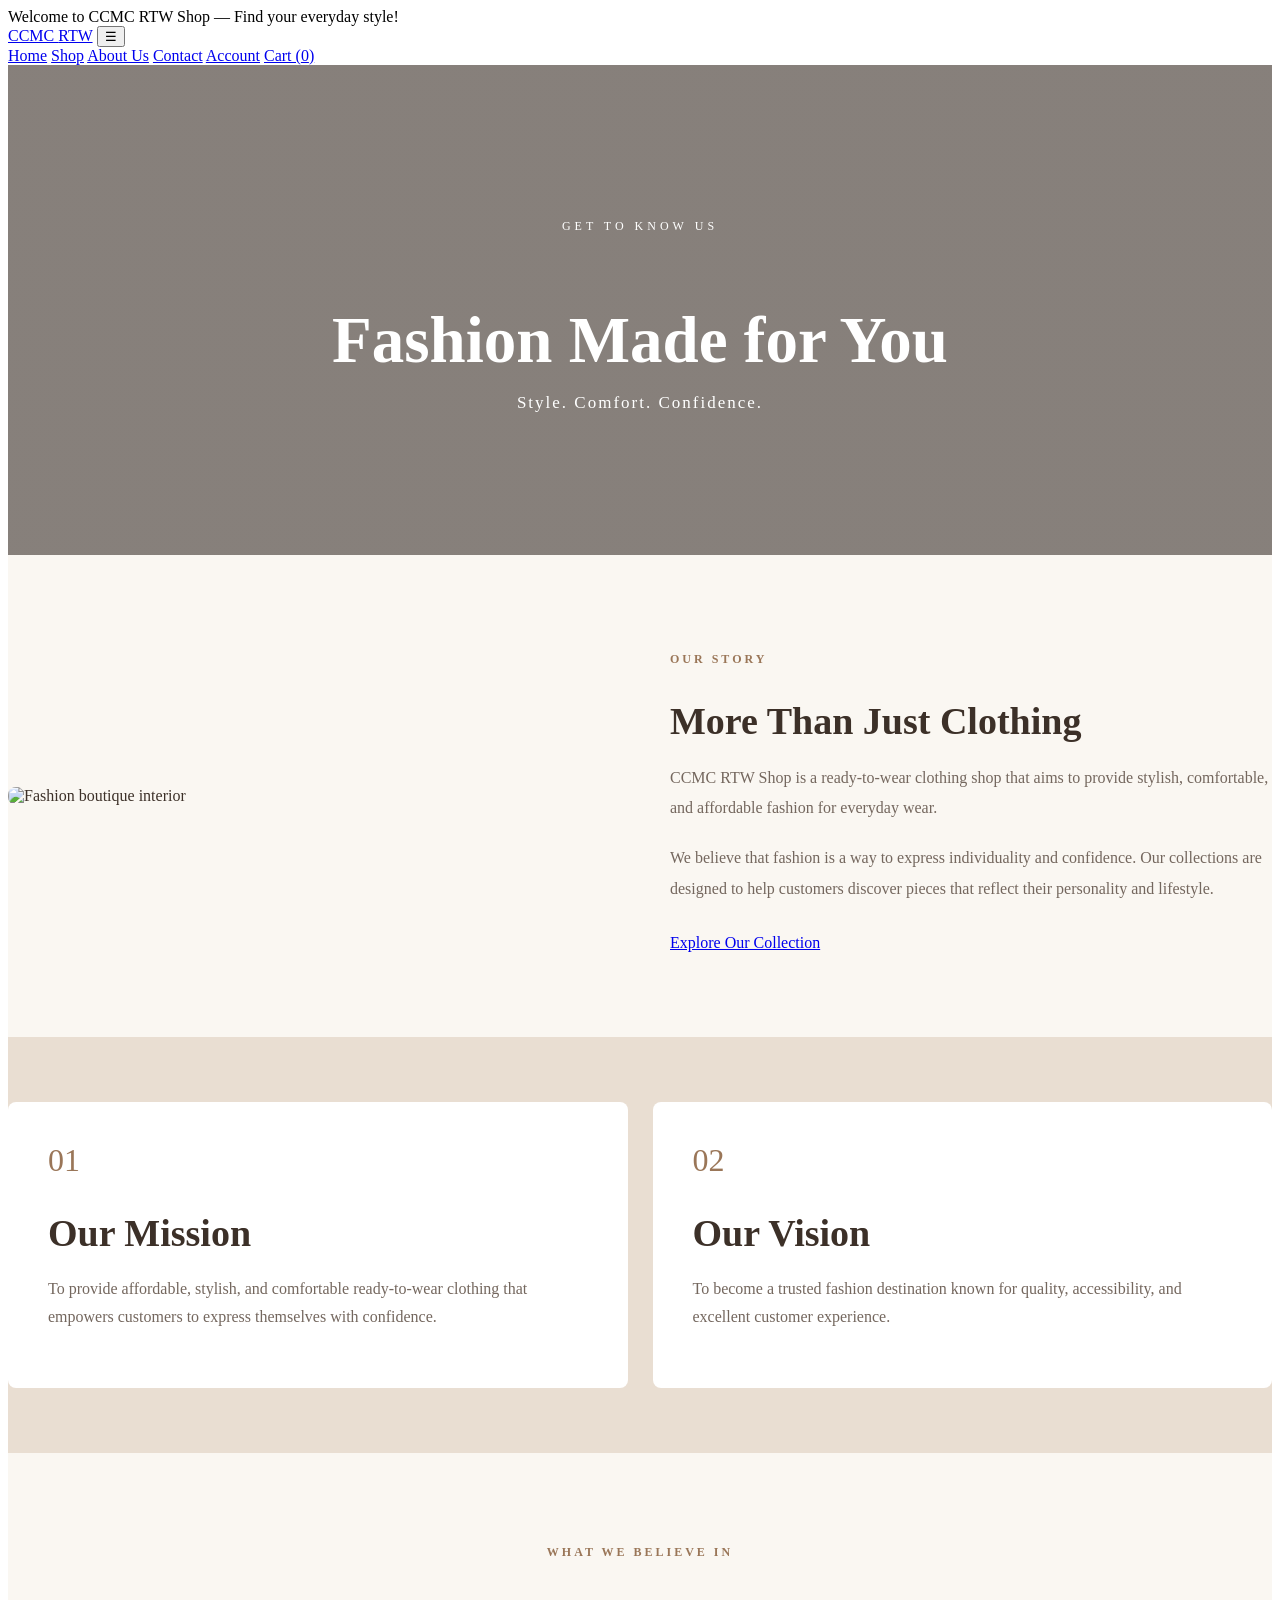
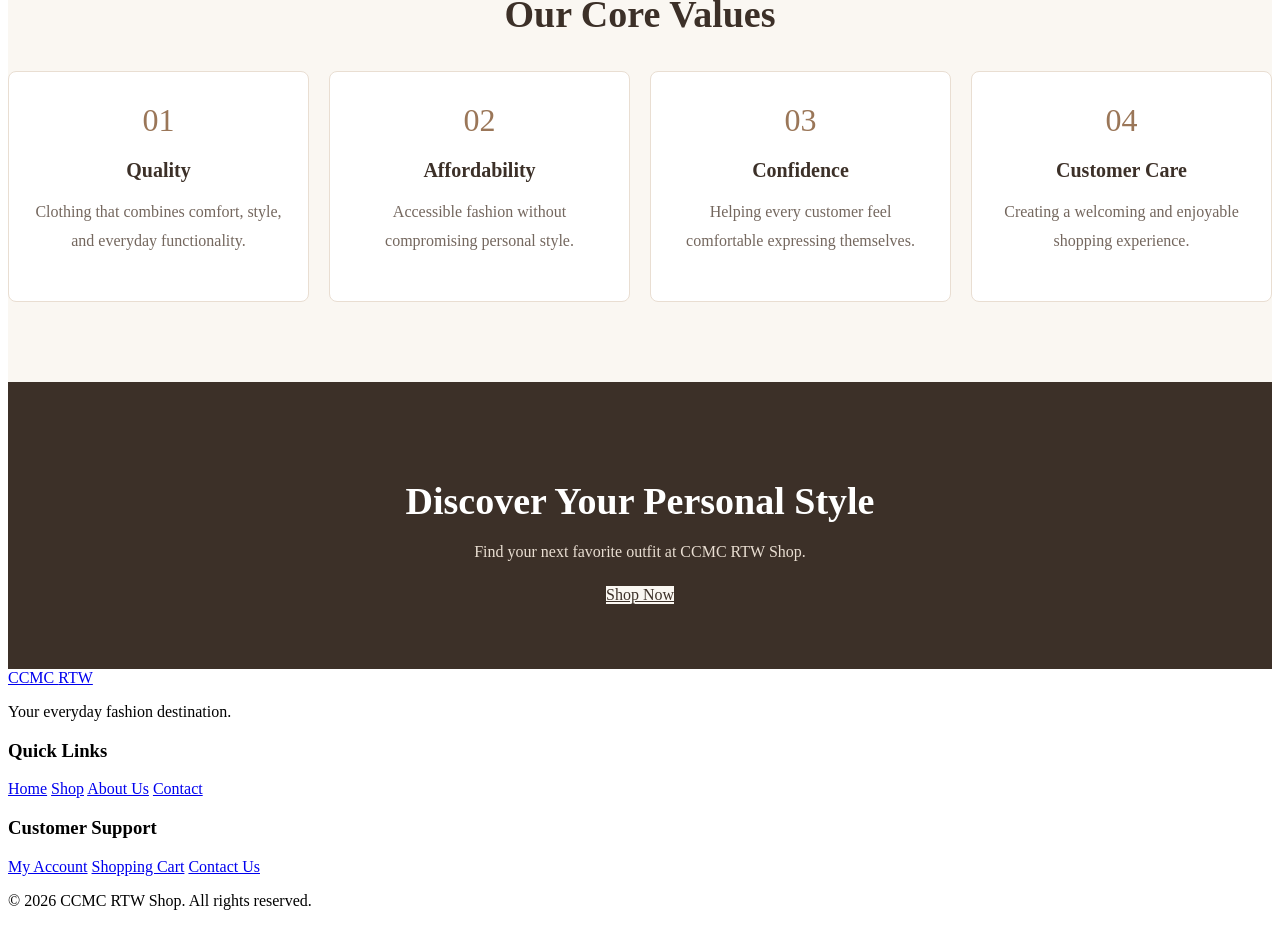
==== about.html @ aa718a8a "Created landing page specifically about us, contact us, and account pages" ====
<!DOCTYPE html>
<html lang="en">
<head>
    <meta charset="UTF-8">
    <meta name="viewport" content="width=device-width, initial-scale=1.0">
    <title>About Us | CCMC RTW Shop</title>
    <link rel="stylesheet" href="css/style.css">
    <link rel="stylesheet" href="css/about.css">
</head>
<body>

    <div class="announcement">
        Welcome to CCMC RTW Shop — Find your everyday style!
    </div>

    <header class="site-header">
        <nav class="nav container">
            <a href="index.html" class="logo">CCMC <span>RTW</span></a>

            <button class="menu-toggle" id="menu-toggle" aria-label="Toggle navigation">☰</button>

            <div class="nav-links" id="nav-links">
                <a href="index.html">Home</a>
                <a href="shop.html">Shop</a>
                <a href="about.html" class="active">About Us</a>
                <a href="contact.html">Contact</a>
                <a href="account.html">Account</a>
                <a href="cart.html">Cart (<span class="cart-count">0</span>)</a>
            </div>
        </nav>
    </header>

    <main class="about-page">

        <section class="about-hero">
            <p>GET TO KNOW US</p>
            <h1>Fashion Made for You</h1>
            <span>Style. Comfort. Confidence.</span>
        </section>

        <section class="brand-story container">
            <div class="story-image">
                <img src="https://images.unsplash.com/photo-1441986300917-64674bd600d8?auto=format&fit=crop&w=1000&q=85"
                     alt="Fashion boutique interior">
            </div>

            <div class="story-content">
                <p class="about-label">OUR STORY</p>
                <h2>More Than Just Clothing</h2>

                <p>
                    CCMC RTW Shop is a ready-to-wear clothing shop
                    that aims to provide stylish, comfortable,
                    and affordable fashion for everyday wear.
                </p>

                <p>
                    We believe that fashion is a way to express
                    individuality and confidence. Our collections
                    are designed to help customers discover pieces
                    that reflect their personality and lifestyle.
                </p>

                <a href="shop.html" class="btn">Explore Our Collection</a>
            </div>
        </section>

        <section class="mission-vision">
            <div class="container mission-grid">

                <article class="mission-card">
                    <span>01</span>
                    <h2>Our Mission</h2>
                    <p>
                        To provide affordable, stylish, and comfortable
                        ready-to-wear clothing that empowers customers
                        to express themselves with confidence.
                    </p>
                </article>

                <article class="mission-card">
                    <span>02</span>
                    <h2>Our Vision</h2>
                    <p>
                        To become a trusted fashion destination known
                        for quality, accessibility, and excellent
                        customer experience.
                    </p>
                </article>

            </div>
        </section>

        <section class="values-section container">
            <p class="about-label">WHAT WE BELIEVE IN</p>
            <h2>Our Core Values</h2>

            <div class="values-grid">

                <article class="value-card">
                    <span>01</span>
                    <h3>Quality</h3>
                    <p>Clothing that combines comfort, style, and everyday functionality.</p>
                </article>

                <article class="value-card">
                    <span>02</span>
                    <h3>Affordability</h3>
                    <p>Accessible fashion without compromising personal style.</p>
                </article>

                <article class="value-card">
                    <span>03</span>
                    <h3>Confidence</h3>
                    <p>Helping every customer feel comfortable expressing themselves.</p>
                </article>

                <article class="value-card">
                    <span>04</span>
                    <h3>Customer Care</h3>
                    <p>Creating a welcoming and enjoyable shopping experience.</p>
                </article>

            </div>
        </section>

        <section class="about-cta">
            <h2>Discover Your Personal Style</h2>
            <p>Find your next favorite outfit at CCMC RTW Shop.</p>
            <a href="shop.html" class="btn">Shop Now</a>
        </section>

    </main>

    <footer class="footer">
        <div class="container footer-grid">
            <div>
                <a href="index.html" class="logo">CCMC <span>RTW</span></a>
                <p>Your everyday fashion destination.</p>
            </div>

            <div>
                <h3>Quick Links</h3>
                <a href="index.html">Home</a>
                <a href="shop.html">Shop</a>
                <a href="about.html">About Us</a>
                <a href="contact.html">Contact</a>
            </div>

            <div>
                <h3>Customer Support</h3>
                <a href="account.html">My Account</a>
                <a href="cart.html">Shopping Cart</a>
                <a href="contact.html">Contact Us</a>
            </div>
        </div>

        <div class="footer-bottom">
            <p>&copy; 2026 CCMC RTW Shop. All rights reserved.</p>
        </div>
    </footer>

    <script src="js/app.js"></script>
</body>
</html>
---- css/about.css ----
.about-page {
    background: #faf7f2;
    color: #3c3028;
}

.about-hero {
    min-height: 350px;
    padding: 70px 20px;
    display: flex;
    flex-direction: column;
    justify-content: center;
    align-items: center;
    text-align: center;
    color: white;
    background:
        linear-gradient(rgba(40, 30, 25, 0.55), rgba(40, 30, 25, 0.55)),
        url("https://images.unsplash.com/photo-1483985988355-763728e1935b?auto=format&fit=crop&w=1800&q=85");
    background-size: cover;
    background-position: center;
}

.about-hero p {
    font-size: 12px;
    letter-spacing: 4px;
    margin-bottom: 15px;
}

.about-hero h1 {
    font-family: "Playfair Display", Georgia, serif;
    font-size: clamp(38px, 6vw, 65px);
    margin-bottom: 15px;
}

.about-hero span {
    font-size: 17px;
    letter-spacing: 2px;
}

.brand-story {
    display: grid;
    grid-template-columns: 1fr 1fr;
    align-items: center;
    gap: 60px;
    padding-top: 85px;
    padding-bottom: 85px;
}

.story-image img {
    width: 100%;
    height: 420px;
    object-fit: cover;
    border-radius: 8px;
}

.about-label {
    font-size: 12px;
    font-weight: 700;
    letter-spacing: 3px;
    color: #9a7658;
    margin-bottom: 12px;
}

.about-page h2 {
    font-family: "Playfair Display", Georgia, serif;
    font-size: clamp(28px, 4vw, 38px);
    margin-bottom: 20px;
}

.story-content p:not(.about-label) {
    line-height: 1.9;
    color: #74675e;
    margin-bottom: 20px;
}

.story-content .btn {
    display: inline-block;
    margin-top: 10px;
}

.mission-vision {
    background: #e9ded2;
    padding: 65px 0;
}

.mission-grid {
    display: grid;
    grid-template-columns: 1fr 1fr;
    gap: 25px;
}

.mission-card {
    padding: 40px;
    background: #fff;
    border-radius: 8px;
}

.mission-card span,
.value-card span {
    display: block;
    color: #9a7658;
    font-family: Georgia, serif;
    font-size: 32px;
    margin-bottom: 15px;
}

.mission-card p,
.value-card p {
    color: #74675e;
    line-height: 1.8;
}

.values-section {
    padding-top: 80px;
    padding-bottom: 80px;
    text-align: center;
}

.values-grid {
    display: grid;
    grid-template-columns: repeat(4, 1fr);
    gap: 20px;
    margin-top: 35px;
}

.value-card {
    background: white;
    border: 1px solid #e9ded2;
    padding: 30px 20px;
    border-radius: 8px;
    transition: transform 0.3s ease;
}

.value-card:hover {
    transform: translateY(-6px);
}

.value-card h3 {
    font-size: 20px;
    margin-bottom: 12px;
}

.about-cta {
    padding: 65px 20px;
    background: #3c3028;
    color: white;
    text-align: center;
}

.about-cta p {
    color: #e9ded2;
    margin-bottom: 25px;
}

.about-cta .btn {
    display: inline-block;
    background: #faf7f2;
    color: #3c3028;
}

@media (max-width: 900px) {
    .brand-story {
        gap: 30px;
    }

    .values-grid {
        grid-template-columns: repeat(2, 1fr);
    }
}

@media (max-width: 600px) {
    .brand-story,
    .mission-grid,
    .values-grid {
        grid-template-columns: 1fr;
    }

    .brand-story {
        padding-top: 45px;
        padding-bottom: 45px;
    }

    .story-image img {
        height: 300px;
    }

    .about-hero {
        min-height: 280px;
    }

    .mission-card {
        padding: 25px;
    }
}
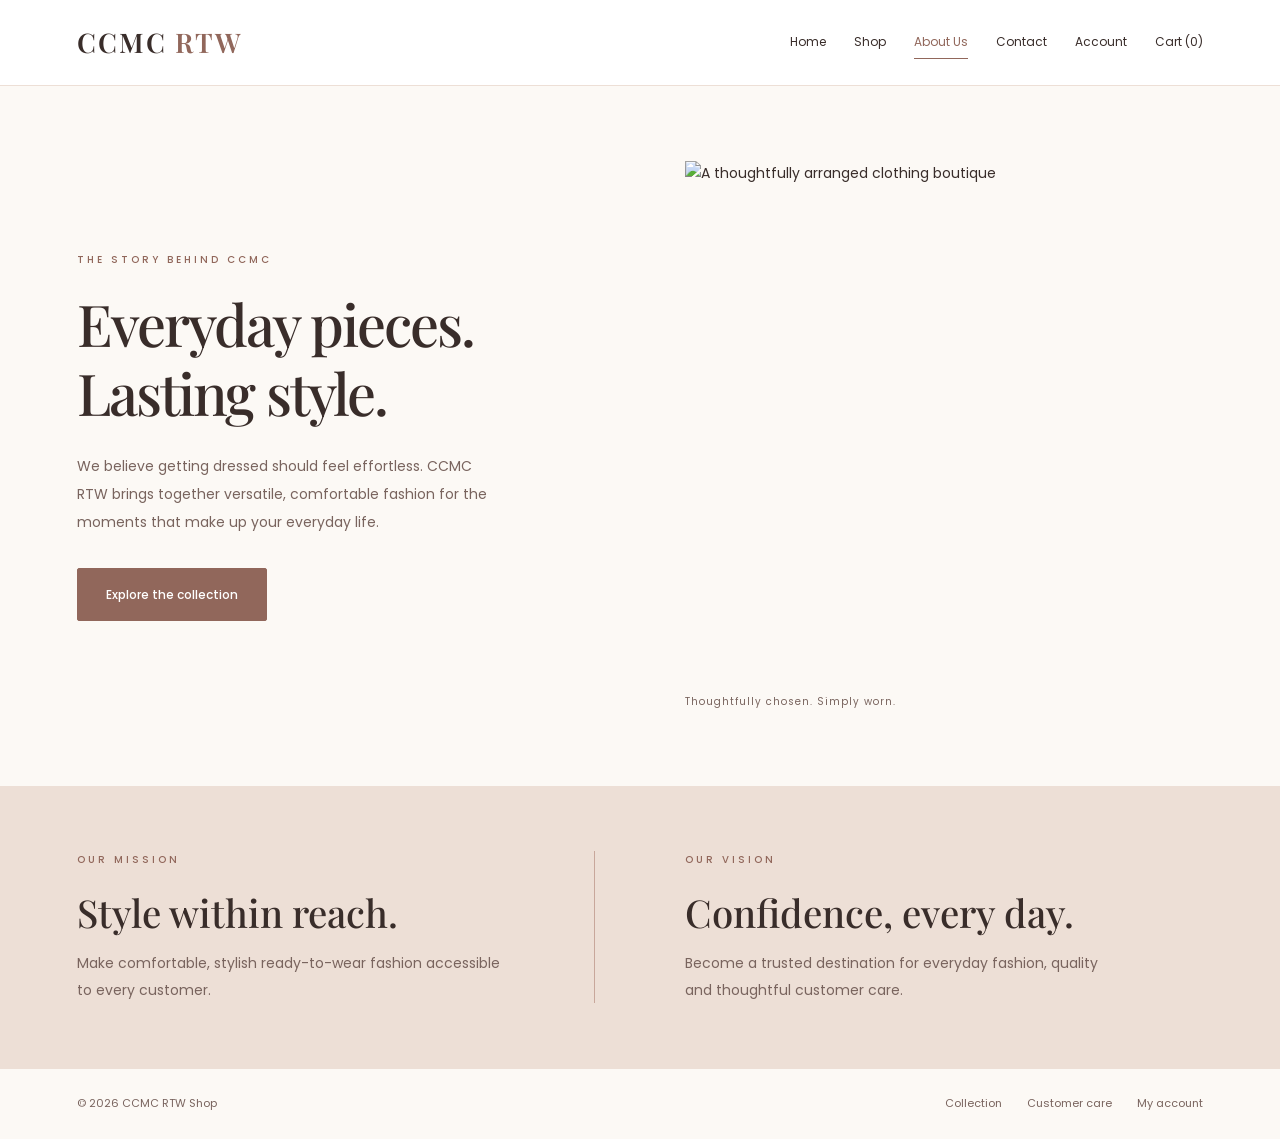
==== commit 380f0858: "changed layout and color palette" ====
--- a/about.html
+++ b/about.html
@@ -5,162 +5,126 @@
     <meta charset="UTF-8">
     <meta name="viewport" content="width=device-width, initial-scale=1.0">
     <title>About Us | CCMC RTW Shop</title>
+
     <link rel="stylesheet" href="css/style.css">
     <link rel="stylesheet" href="css/about.css">
 </head>
-<body>
 
-    <div class="announcement">
-        Welcome to CCMC RTW Shop — Find your everyday style!
-    </div>
+<body class="member4">
 
-    <header class="site-header">
-        <nav class="nav container">
-            <a href="index.html" class="logo">CCMC <span>RTW</span></a>
+    <header class="site-header m4-nav">
+        <nav class="nav container" aria-label="Main navigation">
 
-            <button class="menu-toggle" id="menu-toggle" aria-label="Toggle navigation">☰</button>
+            <a href="index.html" class="logo">
+                CCMC <span>RTW</span>
+            </a>
+
+            <button type="button" class="menu-toggle" id="menu-toggle" aria-label="Toggle navigation">
+                ☰
+            </button>
 
             <div class="nav-links" id="nav-links">
                 <a href="index.html">Home</a>
                 <a href="shop.html">Shop</a>
-                <a href="about.html" class="active">About Us</a>
+                <a href="about.html" class="active" aria-current="page">About Us</a>
                 <a href="contact.html">Contact</a>
                 <a href="account.html">Account</a>
                 <a href="cart.html">Cart (<span class="cart-count">0</span>)</a>
             </div>
+
         </nav>
     </header>
 
     <main class="about-page">
 
-        <section class="about-hero">
-            <p>GET TO KNOW US</p>
-            <h1>Fashion Made for You</h1>
-            <span>Style. Comfort. Confidence.</span>
+        <section class="about-editorial container">
+
+            <div class="about-copy">
+
+                <p class="m4-kicker">The story behind CCMC</p>
+
+                <h1>
+                    Everyday pieces.<br>
+                    Lasting style.
+                </h1>
+
+                <p>
+                    We believe getting dressed should feel effortless.
+                    CCMC RTW brings together versatile, comfortable
+                    fashion for the moments that make up your
+                    everyday life.
+                </p>
+
+                <a class="m4-button" href="shop.html">
+                    Explore the collection
+                </a>
+
+            </div>
+
+            <figure class="about-photo">
+
+                <img
+                    src="https://images.unsplash.com/photo-1441986300917-64674bd600d8?auto=format&fit=crop&w=1200&q=85"
+                    alt="A thoughtfully arranged clothing boutique"
+                >
+
+                <figcaption>
+                    Thoughtfully chosen. Simply worn.
+                </figcaption>
+
+            </figure>
+
         </section>
 
-        <section class="brand-story container">
-            <div class="story-image">
-                <img src="https://images.unsplash.com/photo-1441986300917-64674bd600d8?auto=format&fit=crop&w=1000&q=85"
-                     alt="Fashion boutique interior">
+        <section class="about-purpose">
+
+            <div class="container purpose-inner">
+
+                <div>
+                    <p class="m4-kicker">Our mission</p>
+
+                    <h2>Style within reach.</h2>
+
+                    <p>
+                        Make comfortable, stylish ready-to-wear
+                        fashion accessible to every customer.
+                    </p>
+                </div>
+
+                <div>
+                    <p class="m4-kicker">Our vision</p>
+
+                    <h2>Confidence, every day.</h2>
+
+                    <p>
+                        Become a trusted destination for everyday
+                        fashion, quality and thoughtful customer care.
+                    </p>
+                </div>
+
             </div>
 
-            <div class="story-content">
-                <p class="about-label">OUR STORY</p>
-                <h2>More Than Just Clothing</h2>
-
-                <p>
-                    CCMC RTW Shop is a ready-to-wear clothing shop
-                    that aims to provide stylish, comfortable,
-                    and affordable fashion for everyday wear.
-                </p>
-
-                <p>
-                    We believe that fashion is a way to express
-                    individuality and confidence. Our collections
-                    are designed to help customers discover pieces
-                    that reflect their personality and lifestyle.
-                </p>
-
-                <a href="shop.html" class="btn">Explore Our Collection</a>
-            </div>
-        </section>
-
-        <section class="mission-vision">
-            <div class="container mission-grid">
-
-                <article class="mission-card">
-                    <span>01</span>
-                    <h2>Our Mission</h2>
-                    <p>
-                        To provide affordable, stylish, and comfortable
-                        ready-to-wear clothing that empowers customers
-                        to express themselves with confidence.
-                    </p>
-                </article>
-
-                <article class="mission-card">
-                    <span>02</span>
-                    <h2>Our Vision</h2>
-                    <p>
-                        To become a trusted fashion destination known
-                        for quality, accessibility, and excellent
-                        customer experience.
-                    </p>
-                </article>
-
-            </div>
-        </section>
-
-        <section class="values-section container">
-            <p class="about-label">WHAT WE BELIEVE IN</p>
-            <h2>Our Core Values</h2>
-
-            <div class="values-grid">
-
-                <article class="value-card">
-                    <span>01</span>
-                    <h3>Quality</h3>
-                    <p>Clothing that combines comfort, style, and everyday functionality.</p>
-                </article>
-
-                <article class="value-card">
-                    <span>02</span>
-                    <h3>Affordability</h3>
-                    <p>Accessible fashion without compromising personal style.</p>
-                </article>
-
-                <article class="value-card">
-                    <span>03</span>
-                    <h3>Confidence</h3>
-                    <p>Helping every customer feel comfortable expressing themselves.</p>
-                </article>
-
-                <article class="value-card">
-                    <span>04</span>
-                    <h3>Customer Care</h3>
-                    <p>Creating a welcoming and enjoyable shopping experience.</p>
-                </article>
-
-            </div>
-        </section>
-
-        <section class="about-cta">
-            <h2>Discover Your Personal Style</h2>
-            <p>Find your next favorite outfit at CCMC RTW Shop.</p>
-            <a href="shop.html" class="btn">Shop Now</a>
         </section>
 
     </main>
 
-    <footer class="footer">
-        <div class="container footer-grid">
-            <div>
-                <a href="index.html" class="logo">CCMC <span>RTW</span></a>
-                <p>Your everyday fashion destination.</p>
+    <footer class="m4-footer">
+
+        <div class="container">
+
+            <p>&copy; 2026 CCMC RTW Shop</p>
+
+            <div class="m4-links">
+                <a href="shop.html">Collection</a>
+                <a href="contact.html">Customer care</a>
+                <a href="account.html">My account</a>
             </div>
 
-            <div>
-                <h3>Quick Links</h3>
-                <a href="index.html">Home</a>
-                <a href="shop.html">Shop</a>
-                <a href="about.html">About Us</a>
-                <a href="contact.html">Contact</a>
-            </div>
-
-            <div>
-                <h3>Customer Support</h3>
-                <a href="account.html">My Account</a>
-                <a href="cart.html">Shopping Cart</a>
-                <a href="contact.html">Contact Us</a>
-            </div>
         </div>
 
-        <div class="footer-bottom">
-            <p>&copy; 2026 CCMC RTW Shop. All rights reserved.</p>
-        </div>
     </footer>
 
     <script src="js/app.js"></script>
+
 </body>
 </html>
--- a/css/about.css
+++ b/css/about.css
@@ -1,194 +1,332 @@
-
-.about-page {
-    background: #faf7f2;
-    color: #3c3028;
-}
-
-.about-hero {
-    min-height: 350px;
-    padding: 70px 20px;
+@import url('https://fonts.googleapis.com/css2?family=Playfair+Display:wght@400;500;600&family=Poppins:wght@300;400;500;600&display=swap');
+
+.member4 {
+    --cream: #FCF9F5;
+    --blush: #EDDFD6;
+    --rose: #C8A79B;
+    --rosewood: #91675B;
+    --cocoa: #392D2A;
+    --muted: #79645E;
+    --white: #FFFFFF;
+
+    margin: 0;
+    background: var(--cream);
+    color: var(--cocoa);
+    font-family: "Poppins", sans-serif;
+    font-size: 14px;
+    line-height: 1.8;
+    min-height: 100vh;
     display: flex;
     flex-direction: column;
+}
+
+.member4 * {
+    box-sizing: border-box;
+}
+
+.member4 h1,
+.member4 h2,
+.member4 h3 {
+    font-family: "Playfair Display", Georgia, serif;
+    font-weight: 500;
+    line-height: 1.2;
+}
+
+.member4 a {
+    text-decoration: none;
+}
+
+.member4 .container {
+    width: 88%;
+    max-width: 1200px;
+    margin: 0 auto;
+}
+
+.member4 main {
+    flex: 1;
+}
+
+.member4 .m4-nav {
+    background: var(--white);
+    border-bottom: 1px solid var(--blush);
+}
+
+.member4 .nav {
+    min-height: 85px;
+    display: flex;
+    align-items: center;
+    justify-content: space-between;
+}
+
+.member4 .logo {
+    font-family: "Playfair Display", serif;
+    font-size: 27px;
+    font-weight: 600;
+    letter-spacing: 2px;
+    color: var(--cocoa);
+}
+
+.member4 .logo span {
+    color: var(--rosewood);
+}
+
+.member4 .nav-links {
+    display: flex;
+    align-items: center;
+    gap: 28px;
+}
+
+.member4 .nav-links a {
+    color: var(--cocoa);
+    font-size: 12px;
+    font-weight: 400;
+    padding: 5px 0;
+    border-bottom: 1px solid transparent;
+    transition: 0.25s ease;
+}
+
+.member4 .nav-links a:hover,
+.member4 .nav-links a.active {
+    color: var(--rosewood);
+    border-bottom-color: var(--rosewood);
+}
+
+.member4 .menu-toggle {
+    display: none;
+    background: transparent;
+    border: none;
+    font-size: 24px;
+    color: var(--cocoa);
+    cursor: pointer;
+}
+
+.m4-kicker {
+    font-size: 10px;
+    font-weight: 500;
+    text-transform: uppercase;
+    letter-spacing: 3px;
+    color: var(--rosewood);
+    margin: 0 0 20px;
+}
+
+.m4-button {
+    display: inline-flex;
+    align-items: center;
     justify-content: center;
-    align-items: center;
-    text-align: center;
-    color: white;
-    background:
-        linear-gradient(rgba(40, 30, 25, 0.55), rgba(40, 30, 25, 0.55)),
-        url("https://images.unsplash.com/photo-1483985988355-763728e1935b?auto=format&fit=crop&w=1800&q=85");
-    background-size: cover;
-    background-position: center;
-}
-
-.about-hero p {
+    background: var(--rosewood);
+    color: var(--white);
+    padding: 15px 28px;
+    border: 1px solid var(--rosewood);
+    border-radius: 2px;
+    font-family: inherit;
     font-size: 12px;
-    letter-spacing: 4px;
-    margin-bottom: 15px;
-}
-
-.about-hero h1 {
-    font-family: "Playfair Display", Georgia, serif;
-    font-size: clamp(38px, 6vw, 65px);
-    margin-bottom: 15px;
-}
-
-.about-hero span {
-    font-size: 17px;
-    letter-spacing: 2px;
-}
-
-.brand-story {
+    font-weight: 500;
+    cursor: pointer;
+    transition: 0.25s ease;
+}
+
+.m4-button:hover {
+    background: #704D43;
+    border-color: #704D43;
+    color: var(--white);
+}
+
+.about-editorial {
     display: grid;
     grid-template-columns: 1fr 1fr;
     align-items: center;
-    gap: 60px;
-    padding-top: 85px;
-    padding-bottom: 85px;
-}
-
-.story-image img {
+    gap: 90px;
+    padding-top: 75px;
+    padding-bottom: 75px;
+}
+
+.about-copy h1 {
+    font-size: clamp(38px, 4.5vw, 68px);
+    letter-spacing: -2px;
+    margin: 0 0 25px;
+}
+
+.about-copy > p:not(.m4-kicker) {
+    max-width: 420px;
+    font-size: 14px;
+    line-height: 2;
+    color: var(--muted);
+    margin: 0 0 32px;
+}
+
+.about-photo {
+    margin: 0;
+}
+
+.about-photo img {
+    display: block;
     width: 100%;
-    height: 420px;
+    height: 520px;
     object-fit: cover;
-    border-radius: 8px;
-}
-
-.about-label {
-    font-size: 12px;
-    font-weight: 700;
-    letter-spacing: 3px;
-    color: #9a7658;
-    margin-bottom: 12px;
-}
-
-.about-page h2 {
-    font-family: "Playfair Display", Georgia, serif;
-    font-size: clamp(28px, 4vw, 38px);
-    margin-bottom: 20px;
-}
-
-.story-content p:not(.about-label) {
-    line-height: 1.9;
-    color: #74675e;
-    margin-bottom: 20px;
-}
-
-.story-content .btn {
-    display: inline-block;
-    margin-top: 10px;
-}
-
-.mission-vision {
-    background: #e9ded2;
+    object-position: center;
+}
+
+.about-photo figcaption {
+    font-size: 10px;
+    letter-spacing: 1px;
+    color: var(--muted);
+    margin-top: 12px;
+}
+
+.about-purpose {
+    background: var(--blush);
     padding: 65px 0;
 }
 
-.mission-grid {
+.purpose-inner {
     display: grid;
     grid-template-columns: 1fr 1fr;
+    gap: 90px;
+}
+
+.purpose-inner > div:first-child {
+    border-right: 1px solid var(--rose);
+    padding-right: 50px;
+}
+
+.purpose-inner h2 {
+    font-size: clamp(27px, 3vw, 39px);
+    margin: 0 0 15px;
+}
+
+.purpose-inner p:not(.m4-kicker) {
+    max-width: 430px;
+    color: var(--muted);
+    margin: 0;
+    line-height: 1.9;
+}
+
+.m4-footer {
+    background: var(--cream);
+    border-top: 1px solid var(--blush);
+    padding: 25px 0;
+}
+
+.m4-footer .container {
+    display: flex;
+    justify-content: space-between;
+    align-items: center;
+    gap: 20px;
+}
+
+.m4-footer p,
+.m4-footer a {
+    font-size: 11px;
+    color: var(--muted);
+    margin: 0;
+}
+
+.m4-links {
+    display: flex;
+    flex-wrap: wrap;
     gap: 25px;
 }
 
-.mission-card {
-    padding: 40px;
-    background: #fff;
-    border-radius: 8px;
-}
-
-.mission-card span,
-.value-card span {
-    display: block;
-    color: #9a7658;
-    font-family: Georgia, serif;
-    font-size: 32px;
-    margin-bottom: 15px;
-}
-
-.mission-card p,
-.value-card p {
-    color: #74675e;
-    line-height: 1.8;
-}
-
-.values-section {
-    padding-top: 80px;
-    padding-bottom: 80px;
-    text-align: center;
-}
-
-.values-grid {
-    display: grid;
-    grid-template-columns: repeat(4, 1fr);
-    gap: 20px;
-    margin-top: 35px;
-}
-
-.value-card {
-    background: white;
-    border: 1px solid #e9ded2;
-    padding: 30px 20px;
-    border-radius: 8px;
-    transition: transform 0.3s ease;
-}
-
-.value-card:hover {
-    transform: translateY(-6px);
-}
-
-.value-card h3 {
-    font-size: 20px;
-    margin-bottom: 12px;
-}
-
-.about-cta {
-    padding: 65px 20px;
-    background: #3c3028;
-    color: white;
-    text-align: center;
-}
-
-.about-cta p {
-    color: #e9ded2;
-    margin-bottom: 25px;
-}
-
-.about-cta .btn {
-    display: inline-block;
-    background: #faf7f2;
-    color: #3c3028;
-}
-
-@media (max-width: 900px) {
-    .brand-story {
-        gap: 30px;
-    }
-
-    .values-grid {
-        grid-template-columns: repeat(2, 1fr);
-    }
-}
-
-@media (max-width: 600px) {
-    .brand-story,
-    .mission-grid,
-    .values-grid {
+.m4-links a:hover {
+    color: var(--cocoa);
+}
+
+@media (max-width: 1000px) {
+    .about-editorial {
+        gap: 45px;
+    }
+
+    .about-photo img {
+        height: 450px;
+    }
+
+    .purpose-inner {
+        gap: 45px;
+    }
+
+    .member4 .nav-links {
+        gap: 18px;
+    }
+}
+
+@media (max-width: 768px) {
+    .member4 .nav {
+        min-height: 70px;
+        position: relative;
+    }
+
+    .member4 .menu-toggle {
+        display: block;
+    }
+
+    .member4 .nav-links {
+        display: none;
+        position: absolute;
+        top: 100%;
+        left: 0;
+        right: 0;
+        background: var(--white);
+        padding: 20px;
+        flex-direction: column;
+        align-items: flex-start;
+        z-index: 100;
+        border: 1px solid var(--blush);
+    }
+
+    .member4 .nav-links.active,
+    .member4 .nav-links.open,
+    .member4 .nav-links.show {
+        display: flex;
+    }
+
+    .about-editorial {
         grid-template-columns: 1fr;
-    }
-
-    .brand-story {
+        gap: 35px;
         padding-top: 45px;
         padding-bottom: 45px;
     }
 
-    .story-image img {
-        height: 300px;
-    }
-
-    .about-hero {
-        min-height: 280px;
-    }
-
-    .mission-card {
-        padding: 25px;
-    }
-}
+    .about-copy h1 {
+        letter-spacing: -1px;
+    }
+
+    .about-photo img {
+        height: 400px;
+    }
+
+    .purpose-inner {
+        grid-template-columns: 1fr;
+        gap: 30px;
+    }
+
+    .purpose-inner > div:first-child {
+        border-right: none;
+        border-bottom: 1px solid var(--rose);
+        padding-right: 0;
+        padding-bottom: 30px;
+    }
+
+    .about-purpose {
+        padding: 40px 0;
+    }
+
+    .m4-footer .container {
+        flex-direction: column;
+        text-align: center;
+    }
+
+    .m4-links {
+        justify-content: center;
+        gap: 15px;
+    }
+}
+
+@media (max-width: 480px) {
+    .about-photo img {
+        height: 330px;
+    }
+
+    .about-copy h1 {
+        font-size: 40px;
+    }
+}
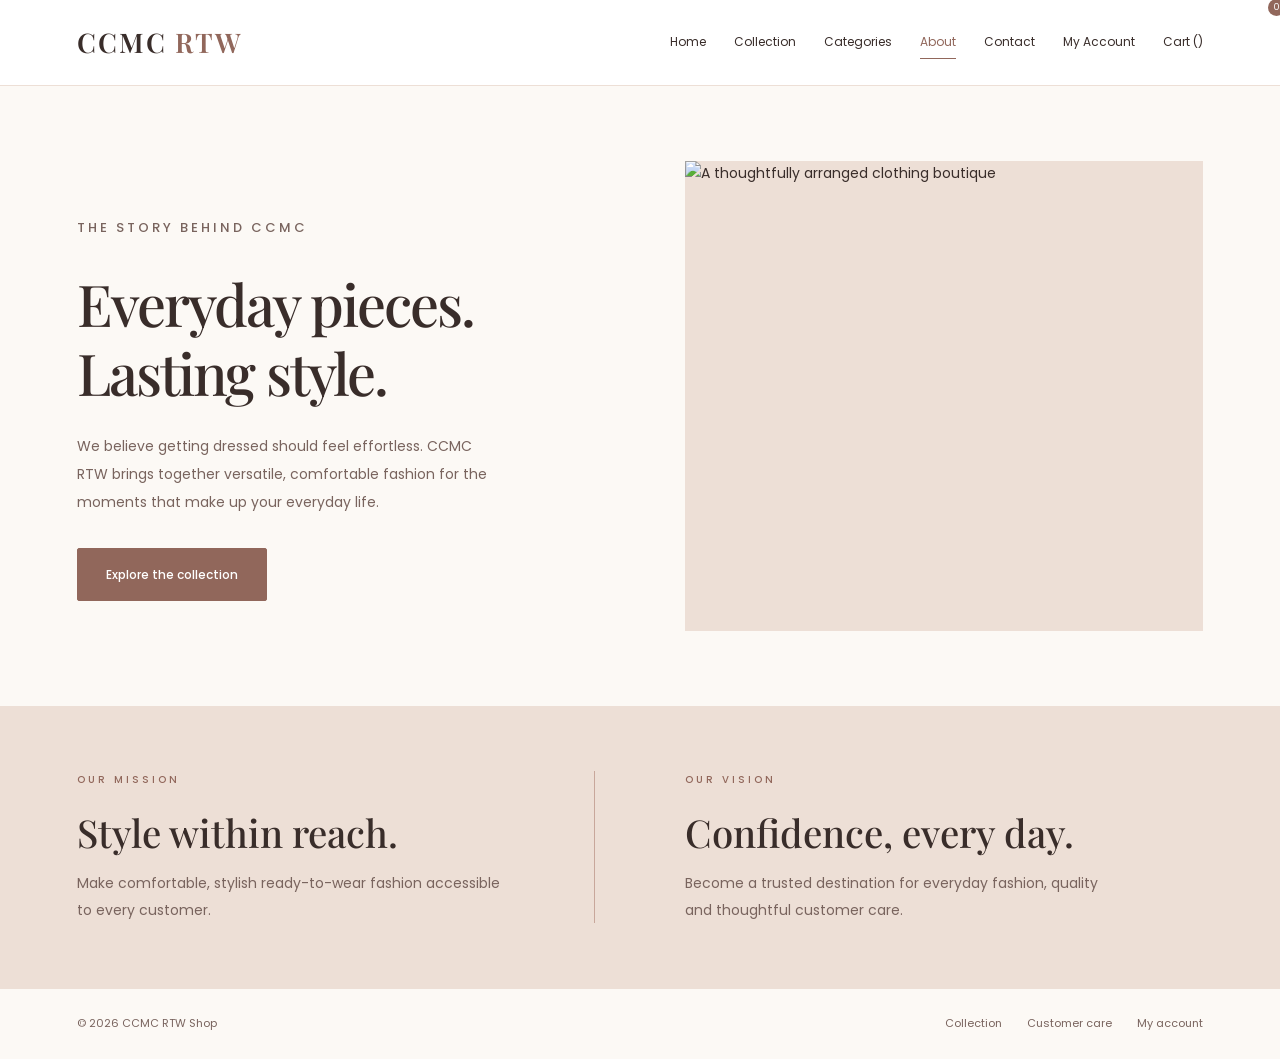
==== commit 314be758: "home" ====
--- a/about.html
+++ b/about.html
@@ -6,7 +6,7 @@
     <meta name="viewport" content="width=device-width, initial-scale=1.0">
     <title>About Us | CCMC RTW Shop</title>
 
-    <link rel="stylesheet" href="css/style.css">
+    <link rel="stylesheet" href="style.css">
     <link rel="stylesheet" href="css/about.css">
 </head>
 
@@ -15,7 +15,7 @@
     <header class="site-header m4-nav">
         <nav class="nav container" aria-label="Main navigation">
 
-            <a href="index.html" class="logo">
+            <a href="home.html" class="logo">
                 CCMC <span>RTW</span>
             </a>
 
@@ -24,12 +24,13 @@
             </button>
 
             <div class="nav-links" id="nav-links">
-                <a href="index.html">Home</a>
-                <a href="shop.html">Shop</a>
-                <a href="about.html" class="active" aria-current="page">About Us</a>
+                <a href="home.html">Home</a>
+                <a href="collection.html">Collection</a>
+                <a href="categories.html">Categories</a>
+                <a href="about.html" class="active" aria-current="page">About</a>
                 <a href="contact.html">Contact</a>
-                <a href="account.html">Account</a>
-                <a href="cart.html">Cart (<span class="cart-count">0</span>)</a>
+                <a href="account.html">My Account</a>
+                <a href="collection.html">Cart (<span class="cart-count">0</span>)</a>
             </div>
 
         </nav>
@@ -55,7 +56,7 @@
                     everyday life.
                 </p>
 
-                <a class="m4-button" href="shop.html">
+                <a class="m4-button" href="collection.html">
                     Explore the collection
                 </a>
 
@@ -115,7 +116,7 @@
             <p>&copy; 2026 CCMC RTW Shop</p>
 
             <div class="m4-links">
-                <a href="shop.html">Collection</a>
+                <a href="collection.html">Collection</a>
                 <a href="contact.html">Customer care</a>
                 <a href="account.html">My account</a>
             </div>
@@ -124,7 +125,7 @@
 
     </footer>
 
-    <script src="js/app.js"></script>
+    <script src="script.js"></script>
 
 </body>
 </html>
--- a/style.css
+++ b/style.css
@@ -0,0 +1,2042 @@
+@import url('https://fonts.googleapis.com/css2?family=Playfair+Display:wght@400;500;600;700&family=Poppins:wght@300;400;500;600;700&display=swap');
+
+:root {
+    --background: #FCF9F5;
+    --secondary: #EDDFD6;
+    --accent: #C8A79B;
+    --primary: #91675B;
+    --primary-hover: #704D43;
+    --text: #392D2A;
+    --text-muted: #79645E;
+    --white: #FFFFFF;
+    --border: #E5D4CB;
+
+    --heading-font: "Playfair Display", Georgia, serif;
+    --body-font: "Poppins", sans-serif;
+
+    --blue: var(--primary);
+    --blue-bright: var(--primary);
+    --blue-dark: var(--primary-hover);
+    --ink: var(--text);
+    --muted: var(--text-muted);
+    --line: var(--border);
+    --soft: var(--secondary);
+    --display: var(--heading-font);
+    --font: var(--body-font);
+}
+
+* {
+    box-sizing: border-box;
+}
+
+html {
+    scroll-behavior: smooth;
+    scroll-padding-top: 100px;
+}
+
+body {
+    margin: 0;
+    background: var(--background);
+    color: var(--text);
+    font-family: var(--body-font);
+    font-size: 14px;
+    line-height: 1.7;
+    -webkit-font-smoothing: antialiased;
+}
+
+body.no-scroll {
+    overflow: hidden;
+}
+
+button,
+input,
+select,
+textarea {
+    font: inherit;
+}
+
+button,
+a {
+    -webkit-tap-highlight-color: transparent;
+}
+
+button {
+    color: inherit;
+}
+
+a {
+    color: inherit;
+    text-decoration: none;
+}
+
+img {
+    display: block;
+    max-width: 100%;
+}
+
+h1,
+h2,
+h3,
+p {
+    margin-top: 0;
+}
+
+[hidden] {
+    display: none !important;
+}
+
+:focus-visible {
+    outline: 2px solid var(--primary);
+    outline-offset: 4px;
+}
+
+::selection {
+    color: var(--text);
+    background: var(--secondary);
+}
+
+.sr-only {
+    position: absolute;
+    width: 1px;
+    height: 1px;
+    padding: 0;
+    margin: -1px;
+    overflow: hidden;
+    clip: rect(0, 0, 0, 0);
+    white-space: nowrap;
+    border: 0;
+}
+
+.topline {
+    min-height: 35px;
+    padding: 8px 5%;
+    display: flex;
+    justify-content: center;
+    align-items: center;
+    gap: 10px;
+    background: var(--text);
+    color: var(--white);
+    font-size: 10px;
+    font-weight: 300;
+    letter-spacing: 1px;
+    text-align: center;
+}
+
+.topline p {
+    margin: 0;
+}
+
+.topline a {
+    color: var(--secondary);
+}
+
+.topline a:hover {
+    color: var(--white);
+}
+
+.site-header {
+    position: sticky;
+    top: 0;
+    z-index: 20;
+    background: var(--background);
+    border-bottom: 1px solid var(--border);
+}
+
+.header-inner {
+    min-height: 90px;
+    max-width: 1600px;
+    margin: 0 auto;
+    padding: 0 5%;
+    display: flex;
+    align-items: center;
+    justify-content: space-between;
+    gap: 35px;
+}
+
+.brand {
+    display: inline-flex;
+    align-items: center;
+    gap: 12px;
+    flex-shrink: 0;
+}
+
+.brand-mark {
+    width: 40px;
+    height: 40px;
+    display: grid;
+    place-items: center;
+    color: var(--white);
+    background: var(--primary);
+    font-family: var(--heading-font);
+    font-size: 26px;
+}
+
+.brand-name {
+    display: flex;
+    flex-wrap: wrap;
+    align-items: baseline;
+    column-gap: 5px;
+    font-family: var(--heading-font);
+    font-size: 27px;
+    font-weight: 600;
+    letter-spacing: -1px;
+    line-height: 1.1;
+}
+
+.brand-name strong {
+    color: var(--primary);
+    font-weight: 500;
+}
+
+.brand-name small {
+    width: 100%;
+    margin-top: 7px;
+    color: var(--text-muted);
+    font-family: var(--body-font);
+    font-size: 8px;
+    font-weight: 400;
+    letter-spacing: 2.5px;
+}
+
+.desktop-nav {
+    display: flex;
+    align-items: center;
+    justify-content: center;
+    gap: clamp(18px, 2.5vw, 35px);
+    margin: 0 auto;
+}
+
+.desktop-nav a,
+.mobile-nav a {
+    position: relative;
+    font-size: 12px;
+    font-weight: 400;
+    white-space: nowrap;
+}
+
+.desktop-nav a::after {
+    position: absolute;
+    bottom: -7px;
+    left: 0;
+    right: 0;
+    height: 1px;
+    background: var(--primary);
+    content: "";
+    transform: scaleX(0);
+    transform-origin: left;
+    transition: transform 0.25s ease;
+}
+
+.desktop-nav a:hover {
+    color: var(--primary);
+}
+
+.desktop-nav a:hover::after,
+.desktop-nav a[aria-current="page"]::after {
+    transform: scaleX(1);
+}
+
+.mobile-nav a[aria-current="page"] {
+    color: var(--primary);
+}
+
+.header-actions {
+    display: flex;
+    align-items: center;
+    gap: 17px;
+}
+
+.search-form {
+    width: 155px;
+    display: flex;
+    align-items: center;
+    gap: 8px;
+    border-bottom: 1px solid var(--accent);
+}
+
+.search-form svg,
+.icon-button svg {
+    width: 21px;
+    height: 21px;
+    fill: none;
+    stroke: currentColor;
+    stroke-width: 1.4;
+    stroke-linecap: round;
+    stroke-linejoin: round;
+}
+
+.search-toggle {
+    width: 25px;
+    height: 32px;
+    padding: 0;
+    display: grid;
+    place-items: center;
+    flex: 0 0 25px;
+    color: var(--text);
+    background: transparent;
+    border: none;
+    cursor: pointer;
+}
+
+.search-form input {
+    width: 100%;
+    min-width: 0;
+    padding: 9px 0;
+    background: transparent;
+    color: var(--text);
+    border: none;
+    outline: none;
+    font-size: 11px;
+}
+
+.search-form input::placeholder {
+    color: var(--text-muted);
+}
+
+.icon-button {
+    position: relative;
+    width: 32px;
+    height: 36px;
+    padding: 4px;
+    display: inline-flex;
+    align-items: center;
+    justify-content: center;
+    color: var(--text);
+    background: transparent;
+    border: none;
+    cursor: pointer;
+    transition: color 0.25s ease;
+}
+
+.icon-button:hover {
+    color: var(--primary);
+}
+
+.cart-count {
+    position: absolute;
+    top: -1px;
+    right: -5px;
+    min-width: 17px;
+    height: 17px;
+    padding: 0 3px;
+    display: grid;
+    place-items: center;
+    color: var(--white);
+    background: var(--primary);
+    border-radius: 50%;
+    font-size: 9px;
+}
+
+.menu-toggle,
+.mobile-nav {
+    display: none;
+}
+
+.hero {
+    position: relative;
+    height: clamp(530px, 47vw, 720px);
+    overflow: hidden;
+    background: var(--secondary);
+    color: var(--text);
+}
+
+.hero-slide {
+    position: absolute;
+    inset: 0;
+    display: flex;
+    align-items: center;
+    visibility: hidden;
+    opacity: 0;
+    background: var(--secondary);
+    transition: opacity 0.65s ease, visibility 0.65s;
+}
+
+.hero-slide::before {
+    content: "";
+    position: absolute;
+    top: 0;
+    bottom: 0;
+    right: 0;
+    width: 50%;
+    background-image: var(--hero-image);
+    background-size: cover;
+    background-position: center;
+}
+
+.hero-slide.is-active {
+    visibility: visible;
+    opacity: 1;
+    z-index: 1;
+}
+
+.hero-overlay {
+    display: none;
+}
+
+.hero-content {
+    position: relative;
+    z-index: 2;
+    width: 50%;
+    padding: 65px 5% 65px 8%;
+}
+
+.eyebrow {
+    margin: 0 0 20px;
+    font-size: 10px;
+    font-weight: 500;
+    letter-spacing: 3px;
+    line-height: 1.7;
+    text-transform: uppercase;
+    color: var(--primary);
+}
+
+.eyebrow-blue {
+    color: var(--primary);
+}
+
+.hero h1,
+.hero h2 {
+    margin: 0;
+    font-family: var(--heading-font);
+    font-size: clamp(43px, 5vw, 78px);
+    font-weight: 400;
+    letter-spacing: -2.5px;
+    line-height: 1.12;
+}
+
+.hero h1 span,
+.hero h2 span {
+    color: var(--primary);
+    font-style: italic;
+}
+
+.hero-description {
+    max-width: 380px;
+    margin: 25px 0 32px;
+    color: var(--text-muted);
+    font-size: 13px;
+    font-weight: 400;
+    line-height: 2;
+}
+
+.button {
+    min-height: 48px;
+    padding: 13px 25px;
+    display: inline-flex;
+    align-items: center;
+    justify-content: center;
+    gap: 24px;
+    border: 1px solid transparent;
+    border-radius: 2px;
+    font-family: var(--body-font);
+    font-size: 12px;
+    font-weight: 500;
+    cursor: pointer;
+    transition: background 0.25s ease,
+                color 0.25s ease,
+                border-color 0.25s ease;
+}
+
+.button-white,
+.button-blue {
+    color: var(--white);
+    background: var(--primary);
+    border-color: var(--primary);
+}
+
+.button-white:hover,
+.button-blue:hover {
+    color: var(--white);
+    background: var(--primary-hover);
+    border-color: var(--primary-hover);
+}
+
+.hero-note {
+    position: absolute;
+    z-index: 2;
+    bottom: 28px;
+    right: 25px;
+    margin: 0;
+    padding: 7px 12px;
+    background: var(--background);
+    color: var(--text);
+    font-size: 8px;
+    letter-spacing: 2px;
+}
+
+.hero-note span {
+    display: inline-block;
+    width: 25px;
+    height: 1px;
+    background: var(--accent);
+}
+
+.slider-arrow {
+    position: absolute;
+    z-index: 3;
+    bottom: 25px;
+    width: 37px;
+    height: 37px;
+    display: grid;
+    place-items: center;
+    color: var(--text);
+    background: transparent;
+    border: 1px solid var(--accent);
+    border-radius: 50%;
+    font-size: 15px;
+    cursor: pointer;
+    transition: background 0.25s ease,
+                color 0.25s ease;
+}
+
+.slider-arrow:hover {
+    color: var(--white);
+    background: var(--primary);
+    border-color: var(--primary);
+}
+
+.slider-prev {
+    left: 8%;
+}
+
+.slider-next {
+    left: calc(8% + 48px);
+}
+
+.slider-dots {
+    position: absolute;
+    z-index: 3;
+    bottom: 42px;
+    left: calc(8% + 110px);
+    display: flex;
+    align-items: center;
+    gap: 7px;
+}
+
+.slider-dot {
+    width: 7px;
+    height: 7px;
+    padding: 0;
+    background: var(--accent);
+    border: none;
+    border-radius: 50%;
+    cursor: pointer;
+    transition: background 0.25s ease,
+                width 0.25s ease;
+}
+
+.slider-dot.is-active {
+    width: 23px;
+    border-radius: 10px;
+    background: var(--primary);
+}
+
+.quick-points {
+    min-height: 95px;
+    padding: 20px 7%;
+    display: grid;
+    grid-template-columns: repeat(3, 1fr);
+    align-items: center;
+    background: var(--background);
+    border-bottom: 1px solid var(--border);
+}
+
+.quick-points > div {
+    display: flex;
+    justify-content: center;
+    align-items: center;
+    gap: 12px;
+    text-align: center;
+    padding: 5px 15px;
+}
+
+.quick-points > div:not(:last-child) {
+    border-right: 1px solid var(--border);
+}
+
+.point-icon {
+    font-family: var(--heading-font);
+    font-size: 24px;
+    color: var(--primary);
+}
+
+.quick-points p {
+    display: grid;
+    gap: 3px;
+    margin: 0;
+}
+
+.quick-points strong {
+    font-size: 12px;
+    font-weight: 400;
+    letter-spacing: 0.5px;
+}
+
+.quick-points p span {
+    color: var(--text-muted);
+    font-size: 11px;
+}
+
+.section {
+    width: min(1280px, 88%);
+    margin: 0 auto;
+}
+
+.categories-section {
+    padding-top: 85px;
+    padding-bottom: 95px;
+}
+
+.section-heading {
+    display: flex;
+    align-items: flex-end;
+    justify-content: space-between;
+    gap: 20px;
+    margin-bottom: 35px;
+}
+
+.section-heading .eyebrow {
+    margin-bottom: 10px;
+}
+
+.section-heading h2 {
+    margin: 0;
+    color: var(--text);
+    font-family: var(--heading-font);
+    font-size: clamp(32px, 4vw, 48px);
+    font-weight: 400;
+    letter-spacing: -1.5px;
+    line-height: 1.2;
+}
+
+.text-link {
+    padding-bottom: 5px;
+    color: var(--primary);
+    border-bottom: 1px solid var(--accent);
+    font-size: 11px;
+    font-weight: 500;
+    white-space: nowrap;
+    transition: color 0.25s ease;
+}
+
+.text-link:hover {
+    color: var(--primary-hover);
+    border-color: var(--primary-hover);
+}
+
+.text-link span {
+    margin-left: 8px;
+}
+
+.category-grid {
+    display: grid;
+    grid-template-columns: repeat(5, minmax(0, 1fr));
+    gap: 18px;
+}
+
+.category-card {
+    position: relative;
+    display: flex;
+    flex-direction: column;
+    min-width: 0;
+    overflow: hidden;
+}
+
+.category-card img {
+    width: 100%;
+    aspect-ratio: 3 / 4;
+    object-fit: cover;
+    background: var(--secondary);
+    transition: filter 0.35s ease;
+}
+
+.category-card:hover img {
+    filter: brightness(0.9);
+}
+
+.category-label {
+    display: flex;
+    justify-content: space-between;
+    align-items: center;
+    gap: 5px;
+    padding: 15px 0;
+    color: var(--text);
+    font-family: var(--heading-font);
+    font-size: clamp(16px, 1.5vw, 21px);
+    font-weight: 500;
+    border-bottom: 1px solid var(--border);
+}
+
+.category-arrow {
+    color: var(--primary);
+    font-family: var(--body-font);
+    font-size: 15px;
+    transition: transform 0.25s ease;
+}
+
+.category-card:hover .category-arrow {
+    transform: translate(3px, -3px);
+}
+
+.featured-section {
+    padding: 75px 0 90px;
+    background: var(--white);
+}
+
+.featured-section .section-heading {
+    justify-content: center;
+    text-align: center;
+    margin-bottom: 25px;
+}
+
+.product-toolbar {
+    min-height: 30px;
+    margin-bottom: 20px;
+    display: flex;
+    align-items: center;
+    justify-content: space-between;
+    gap: 15px;
+}
+
+.results-count {
+    margin: 0;
+    color: var(--text-muted);
+    font-size: 11px;
+}
+
+.clear-filter {
+    padding: 4px 0;
+    color: var(--primary);
+    background: transparent;
+    border: none;
+    border-bottom: 1px solid var(--accent);
+    font-size: 11px;
+    cursor: pointer;
+}
+
+.clear-filter span {
+    margin-left: 5px;
+    font-size: 15px;
+}
+
+.product-grid {
+    display: grid;
+    grid-template-columns: repeat(3, minmax(0, 1fr));
+    gap: 40px 25px;
+}
+
+.product-card {
+    min-width: 0;
+    background: transparent;
+}
+
+.product-image {
+    position: relative;
+    aspect-ratio: 4 / 5;
+    overflow: hidden;
+    background: var(--secondary);
+}
+
+.product-image img {
+    width: 100%;
+    height: 100%;
+    object-fit: cover;
+    transition: transform 0.6s ease;
+    cursor: pointer;
+}
+
+.product-card:hover .product-image img {
+    transform: scale(1.035);
+}
+
+.product-tag {
+    position: absolute;
+    top: 14px;
+    left: 14px;
+    padding: 7px 12px;
+    color: var(--text);
+    background: var(--background);
+    font-size: 9px;
+    font-weight: 400;
+    letter-spacing: 0.5px;
+}
+
+.quick-add {
+    position: absolute;
+    right: 14px;
+    bottom: 14px;
+    width: 42px;
+    height: 42px;
+    display: grid;
+    place-items: center;
+    color: var(--text);
+    background: var(--white);
+    border: none;
+    border-radius: 50%;
+    font-size: 23px;
+    font-weight: 300;
+    cursor: pointer;
+    transition: background 0.25s ease,
+                color 0.25s ease;
+}
+
+.quick-add:hover {
+    color: var(--white);
+    background: var(--primary);
+}
+
+.product-details {
+    padding: 17px 0 16px;
+    display: flex;
+    align-items: flex-start;
+    justify-content: space-between;
+    gap: 12px;
+}
+
+.product-details h3 {
+    margin: 0;
+    color: var(--text);
+    font-size: 14px;
+    font-weight: 500;
+    line-height: 1.5;
+    cursor: pointer;
+}
+
+.product-details p {
+    margin: 5px 0 0;
+    color: var(--text-muted);
+    font-size: 11px;
+}
+
+.product-details strong {
+    flex-shrink: 0;
+    color: var(--primary-hover);
+    font-size: 13px;
+    font-weight: 500;
+}
+
+.add-to-cart {
+    width: 100%;
+    min-height: 43px;
+    padding: 10px;
+    color: var(--primary-hover);
+    background: transparent;
+    border: 1px solid var(--accent);
+    border-radius: 2px;
+    font-size: 11px;
+    font-weight: 500;
+    cursor: pointer;
+    transition: color 0.25s ease,
+                background 0.25s ease,
+                border-color 0.25s ease;
+}
+
+.add-to-cart:hover {
+    color: var(--white);
+    background: var(--primary);
+    border-color: var(--primary);
+}
+
+.empty-state {
+    margin: 0;
+    padding: 60px 20px;
+    color: var(--text-muted);
+    font-size: 14px;
+    text-align: center;
+}
+
+.about-section {
+    width: min(1280px, 88%);
+    margin: 0 auto;
+    padding: 100px 0;
+    display: grid;
+    grid-template-columns: 1.05fr 0.95fr;
+    align-items: center;
+    gap: 9%;
+}
+
+.about-photo {
+    height: 470px;
+    overflow: hidden;
+    background: var(--secondary);
+}
+
+.about-photo img {
+    width: 100%;
+    height: 100%;
+    object-fit: cover;
+}
+
+.about-copy {
+    max-width: 470px;
+}
+
+.about-copy h2 {
+    margin: 0;
+    color: var(--text);
+    font-family: var(--heading-font);
+    font-size: clamp(37px, 4.5vw, 62px);
+    font-weight: 400;
+    letter-spacing: -2px;
+    line-height: 1.15;
+}
+
+.about-copy > p:not(.eyebrow) {
+    margin: 24px 0 28px;
+    color: var(--text-muted);
+    font-size: 13px;
+    line-height: 2;
+}
+
+.contact-band {
+    padding: 65px 8%;
+    display: flex;
+    align-items: center;
+    justify-content: space-between;
+    gap: 35px;
+    background: var(--secondary);
+    color: var(--text);
+}
+
+.contact-band .eyebrow {
+    margin-bottom: 10px;
+    color: var(--primary);
+}
+
+.contact-band h2 {
+    margin: 0;
+    font-family: var(--heading-font);
+    font-size: clamp(30px, 3.5vw, 45px);
+    font-weight: 400;
+    letter-spacing: -1px;
+}
+
+.contact-band div > p:last-child {
+    margin: 12px 0 0;
+    color: var(--text-muted);
+    font-size: 12px;
+}
+
+.contact-band .button-white {
+    flex-shrink: 0;
+}
+
+.site-footer {
+    padding: 65px 6% 0;
+    color: var(--background);
+    background: var(--text);
+}
+
+.footer-main {
+    max-width: 1280px;
+    margin: 0 auto;
+    padding-bottom: 45px;
+    display: grid;
+    grid-template-columns: 1.6fr 1fr 1fr 1fr;
+    gap: 35px;
+}
+
+.site-footer .brand-mark {
+    color: var(--text);
+    background: var(--secondary);
+}
+
+.site-footer .brand-name {
+    color: var(--background);
+}
+
+.site-footer .brand-name strong {
+    color: var(--accent);
+}
+
+.site-footer .brand-name small {
+    color: var(--accent);
+}
+
+.footer-brand > p {
+    max-width: 280px;
+    margin: 23px 0 0;
+    color: var(--secondary);
+    font-size: 11px;
+    font-weight: 300;
+    line-height: 2;
+}
+
+.local-note {
+    color: var(--secondary);
+    font-size: 10px;
+}
+
+.local-note span {
+    margin-right: 5px;
+}
+
+.footer-column {
+    display: flex;
+    flex-direction: column;
+    align-items: flex-start;
+    gap: 12px;
+}
+
+.footer-column h3 {
+    margin: 4px 0 10px;
+    color: var(--background);
+    font-size: 11px;
+    font-weight: 500;
+    letter-spacing: 1.5px;
+    text-transform: uppercase;
+}
+
+.footer-column a,
+.footer-column span {
+    color: var(--secondary);
+    font-size: 11px;
+    font-weight: 300;
+    transition: color 0.25s ease;
+}
+
+.footer-column a:hover {
+    color: var(--accent);
+}
+
+.footer-bottom {
+    min-height: 65px;
+    display: flex;
+    justify-content: center;
+    align-items: center;
+    gap: 15px;
+    color: var(--secondary);
+    border-top: 1px solid rgba(237, 223, 214, 0.2);
+    font-size: 10px;
+    font-weight: 300;
+    text-align: center;
+}
+
+.footer-bottom a:hover {
+    color: var(--white);
+}
+
+.toast {
+    position: fixed;
+    z-index: 70;
+    right: 25px;
+    bottom: 25px;
+    max-width: calc(100vw - 50px);
+    padding: 15px 23px;
+    color: var(--white);
+    background: var(--text);
+    border-left: 3px solid var(--accent);
+    border-radius: 2px;
+    box-shadow: 0 6px 25px rgba(57, 45, 42, 0.12);
+    font-size: 12px;
+    opacity: 0;
+    pointer-events: none;
+    transform: translateY(12px);
+    transition: opacity 0.25s ease,
+                transform 0.25s ease;
+}
+
+.toast.is-visible {
+    opacity: 1;
+    transform: translateY(0);
+}
+
+.drawer-backdrop {
+    position: fixed;
+    z-index: 40;
+    inset: 0;
+    background: rgba(57, 45, 42, 0.45);
+    opacity: 0;
+    transition: opacity 0.3s ease;
+}
+
+.drawer-backdrop.is-visible {
+    opacity: 1;
+}
+
+.cart-drawer {
+    position: fixed;
+    z-index: 50;
+    top: 0;
+    right: 0;
+    bottom: 0;
+    width: min(460px, 100%);
+    padding: 30px;
+    display: flex;
+    flex-direction: column;
+    background: var(--background);
+    box-shadow: -10px 0 40px rgba(57, 45, 42, 0.12);
+    transform: translateX(105%);
+    visibility: hidden;
+    transition: transform 0.35s ease,
+                visibility 0.35s;
+}
+
+.cart-drawer.is-open {
+    visibility: visible;
+    transform: translateX(0);
+}
+
+.drawer-heading {
+    padding-bottom: 22px;
+    display: flex;
+    align-items: center;
+    justify-content: space-between;
+    border-bottom: 1px solid var(--border);
+}
+
+.drawer-heading .eyebrow {
+    margin-bottom: 7px;
+}
+
+.drawer-heading h2 {
+    margin: 0;
+    font-family: var(--heading-font);
+    font-size: 32px;
+    font-weight: 400;
+    letter-spacing: -1px;
+}
+
+.drawer-count {
+    color: var(--text-muted);
+    font-family: var(--body-font);
+    font-size: 13px;
+    font-weight: 400;
+}
+
+.close-cart {
+    font-size: 27px;
+    font-weight: 300;
+}
+
+.cart-items {
+    flex: 1;
+    min-height: 0;
+    overflow-y: auto;
+}
+
+.cart-item {
+    padding: 20px 0;
+    display: flex;
+    align-items: center;
+    justify-content: space-between;
+    gap: 13px;
+    border-bottom: 1px solid var(--border);
+}
+
+.cart-item-image {
+    width: 75px;
+    height: 90px;
+    object-fit: cover;
+    background: var(--secondary);
+    flex-shrink: 0;
+}
+
+.cart-item-info {
+    flex: 1;
+    min-width: 0;
+}
+
+.cart-item h3 {
+    margin: 0 0 6px;
+    color: var(--text);
+    font-size: 12px;
+    font-weight: 500;
+    overflow-wrap: anywhere;
+}
+
+.cart-item p {
+    margin: 0;
+    font-size: 11px;
+    color: var(--text-muted);
+}
+
+.cart-remove {
+    margin-top: 8px;
+    padding: 0;
+    color: var(--text-muted);
+    background: transparent;
+    border: none;
+    border-bottom: 1px solid var(--accent);
+    font-size: 10px;
+    cursor: pointer;
+}
+
+.cart-remove:hover {
+    color: var(--primary-hover);
+    border-color: var(--primary-hover);
+}
+
+.quantity-control {
+    display: flex;
+    align-items: center;
+    gap: 8px;
+    font-size: 12px;
+}
+
+.quantity-control button {
+    width: 28px;
+    height: 28px;
+    padding: 0;
+    display: grid;
+    place-items: center;
+    background: transparent;
+    color: var(--text);
+    border: 1px solid var(--border);
+    cursor: pointer;
+}
+
+.quantity-control button:hover {
+    color: var(--white);
+    background: var(--primary);
+}
+
+.cart-empty {
+    margin: auto;
+    padding: 35px 0;
+    text-align: center;
+}
+
+.cart-empty > span {
+    color: var(--accent);
+    font-family: var(--heading-font);
+    font-size: 45px;
+}
+
+.cart-empty h3 {
+    margin: 12px 0;
+    font-family: var(--heading-font);
+    font-size: 29px;
+    font-weight: 400;
+}
+
+.cart-empty p {
+    margin: 10px 0 23px;
+    color: var(--text-muted);
+    font-size: 12px;
+}
+
+.cart-footer {
+    padding-top: 23px;
+    border-top: 1px solid var(--border);
+}
+
+.cart-subtotal {
+    display: flex;
+    justify-content: space-between;
+    align-items: center;
+    font-size: 14px;
+}
+
+.cart-subtotal strong {
+    color: var(--primary-hover);
+    font-weight: 600;
+}
+
+.cart-footer > p {
+    margin: 12px 0 5px;
+    color: var(--text-muted);
+    font-size: 10px;
+    line-height: 1.7;
+}
+
+.checkout-button {
+    width: 100%;
+    margin-top: 12px;
+}
+
+.pd-modal {
+    position: fixed;
+    z-index: 55;
+    inset: 0;
+    padding: 25px;
+    display: grid;
+    place-items: center;
+}
+
+.pd-backdrop {
+    position: absolute;
+    inset: 0;
+    background: rgba(57, 45, 42, 0.5);
+}
+
+.pd-dialog {
+    position: relative;
+    width: min(950px, 100%);
+    max-height: calc(100vh - 50px);
+    overflow: auto;
+    display: grid;
+    grid-template-columns: 1fr 1fr;
+    background: var(--background);
+    border-radius: 3px;
+    box-shadow: 0 15px 50px rgba(57, 45, 42, 0.18);
+}
+
+.pd-close {
+    position: absolute;
+    z-index: 2;
+    right: 15px;
+    top: 15px;
+    width: 38px;
+    height: 38px;
+    display: grid;
+    place-items: center;
+    background: var(--white);
+    color: var(--text);
+    border: 1px solid var(--border);
+    border-radius: 50%;
+    font-size: 24px;
+    cursor: pointer;
+}
+
+.pd-close:hover {
+    color: var(--white);
+    background: var(--primary);
+}
+
+.pd-media {
+    position: relative;
+    min-height: 540px;
+    background: var(--secondary);
+}
+
+.pd-image {
+    position: absolute;
+    inset: 0;
+    width: 100%;
+    height: 100%;
+    object-fit: cover;
+}
+
+.pd-info {
+    padding: 45px 35px;
+    display: flex;
+    flex-direction: column;
+    justify-content: center;
+    gap: 20px;
+}
+
+.pd-category {
+    margin: 0;
+    color: var(--primary);
+    text-transform: uppercase;
+    font-size: 10px;
+    letter-spacing: 2px;
+}
+
+.pd-title {
+    margin: -8px 0 0;
+    color: var(--text);
+    font-family: var(--heading-font);
+    font-size: 36px;
+    font-weight: 400;
+    letter-spacing: -1px;
+    line-height: 1.2;
+}
+
+.pd-price {
+    margin: 0;
+    color: var(--primary-hover);
+    font-size: 22px;
+    font-weight: 500;
+}
+
+.pd-description {
+    margin: 0;
+    color: var(--text-muted);
+    font-size: 12px;
+    line-height: 1.9;
+}
+
+.pd-field {
+    min-width: 0;
+    margin: 0;
+    padding: 0;
+    border: none;
+}
+
+.pd-field legend,
+.pd-label {
+    display: block;
+    padding: 0;
+    margin-bottom: 12px;
+    font-size: 12px;
+    font-weight: 500;
+}
+
+.pd-sizes {
+    display: flex;
+    flex-wrap: wrap;
+    gap: 10px;
+}
+
+.pd-size {
+    position: relative;
+}
+
+.pd-size input {
+    position: absolute;
+    inset: 0;
+    margin: 0;
+    opacity: 0;
+    cursor: pointer;
+}
+
+.pd-size span {
+    min-width: 50px;
+    height: 44px;
+    padding: 0 10px;
+    display: grid;
+    place-items: center;
+    background: transparent;
+    color: var(--text);
+    border: 1px solid var(--accent);
+    border-radius: 2px;
+    font-size: 12px;
+    transition: background 0.25s ease,
+                color 0.25s ease;
+}
+
+.pd-size:hover span {
+    border-color: var(--primary);
+}
+
+.pd-size input:checked + span {
+    background: var(--primary);
+    color: var(--white);
+    border-color: var(--primary);
+}
+
+.pd-size input:focus-visible + span {
+    outline: 2px solid var(--primary);
+    outline-offset: 3px;
+}
+
+.pd-error {
+    margin: 10px 0 0;
+    color: #A04444;
+    font-size: 11px;
+}
+
+.pd-qty {
+    display: inline-flex;
+    align-items: center;
+    border: 1px solid var(--accent);
+    border-radius: 2px;
+}
+
+.pd-qty button {
+    width: 42px;
+    height: 42px;
+    display: grid;
+    place-items: center;
+    background: transparent;
+    color: var(--text);
+    border: none;
+    font-size: 17px;
+    cursor: pointer;
+}
+
+.pd-qty button:hover {
+    color: var(--white);
+    background: var(--primary);
+}
+
+.pd-qty-value {
+    min-width: 42px;
+    text-align: center;
+    font-size: 12px;
+    font-weight: 500;
+}
+
+.pd-add {
+    width: 100%;
+    margin-top: 5px;
+}
+
+@media (max-width: 1200px) {
+    .header-inner {
+        gap: 20px;
+    }
+
+    .desktop-nav {
+        gap: 20px;
+    }
+
+    .search-form {
+        width: 130px;
+    }
+
+    .header-actions {
+        gap: 12px;
+    }
+
+    .brand-name {
+        font-size: 24px;
+    }
+
+    .hero-content {
+        padding-left: 6%;
+    }
+
+    .slider-prev {
+        left: 6%;
+    }
+
+    .slider-next {
+        left: calc(6% + 48px);
+    }
+
+    .slider-dots {
+        left: calc(6% + 110px);
+    }
+
+    .category-grid {
+        gap: 13px;
+    }
+}
+
+@media (max-width: 1000px) {
+    .header-inner {
+        min-height: 75px;
+        gap: 15px;
+    }
+
+    .desktop-nav {
+        display: none;
+    }
+
+    .menu-toggle {
+        display: inline-flex;
+    }
+
+    .header-actions {
+        margin-left: auto;
+    }
+
+    .mobile-nav:not([hidden]) {
+        padding: 20px 6%;
+        display: grid;
+        grid-template-columns: repeat(2, 1fr);
+        gap: 18px;
+        border-top: 1px solid var(--border);
+        background: var(--background);
+    }
+
+    .mobile-nav a {
+        padding: 6px 0;
+        font-size: 12px;
+    }
+
+    .hero {
+        height: 550px;
+    }
+
+    .hero h1,
+    .hero h2 {
+        font-size: clamp(38px, 5.5vw, 62px);
+    }
+
+    .hero-description {
+        font-size: 12px;
+    }
+
+    .category-grid {
+        grid-template-columns: repeat(3, minmax(0, 1fr));
+        gap: 25px 15px;
+    }
+
+    .category-label {
+        font-size: 19px;
+    }
+
+    .product-grid {
+        gap: 30px 17px;
+    }
+
+    .about-section {
+        gap: 6%;
+        padding: 75px 0;
+    }
+
+    .about-photo {
+        height: 390px;
+    }
+
+    .footer-main {
+        grid-template-columns: 1.5fr 1fr 1fr 1fr;
+        gap: 20px;
+    }
+}
+
+@media (max-width: 768px) {
+    html {
+        scroll-padding-top: 75px;
+    }
+
+    .topline {
+        min-height: 30px;
+        padding: 7px 12px;
+        font-size: 8px;
+        letter-spacing: 0.5px;
+    }
+
+    .header-inner {
+        min-height: 70px;
+        padding: 0 5%;
+        gap: 9px;
+    }
+
+    .brand-name {
+        font-size: 22px;
+    }
+
+    .brand-name small {
+        font-size: 6px;
+        letter-spacing: 1.5px;
+    }
+
+    .brand-mark {
+        width: 30px;
+        height: 30px;
+        font-size: 20px;
+    }
+
+    .header-actions {
+        gap: 8px;
+    }
+
+    .icon-button {
+        width: 28px;
+    }
+
+    .search-form {
+        width: 25px;
+        border: none;
+    }
+
+    .search-form input {
+        display: none;
+    }
+
+    .search-form.is-open {
+        position: absolute;
+        z-index: 25;
+        top: 100%;
+        right: 5%;
+        left: 5%;
+        width: 90%;
+        padding: 10px 15px;
+        background: var(--white);
+        border: 1px solid var(--border);
+    }
+
+    .search-form.is-open input {
+        display: block;
+        width: 100%;
+        font-size: 13px;
+    }
+
+    .search-form.is-open .search-toggle {
+        display: none;
+    }
+
+    .hero {
+        height: 760px;
+    }
+
+    .hero-slide {
+        align-items: flex-start;
+    }
+
+    .hero-slide::before {
+        top: auto;
+        right: 0;
+        bottom: 0;
+        width: 100%;
+        height: 45%;
+        background-position: center 40%;
+    }
+
+    .hero-content {
+        width: 100%;
+        padding: 40px 8% 75px;
+    }
+
+    .hero h1,
+    .hero h2 {
+        font-size: clamp(40px, 8vw, 60px);
+        letter-spacing: -1.5px;
+    }
+
+    .hero-description {
+        max-width: 450px;
+        margin: 18px 0 22px;
+    }
+
+    .hero-note {
+        right: 15px;
+        bottom: 15px;
+        font-size: 7px;
+        letter-spacing: 1px;
+    }
+
+    .slider-arrow {
+        bottom: auto;
+        top: calc(55% - 55px);
+    }
+
+    .slider-prev {
+        left: 8%;
+    }
+
+    .slider-next {
+        left: calc(8% + 48px);
+    }
+
+    .slider-dots {
+        left: calc(8% + 110px);
+        bottom: auto;
+        top: calc(55% - 40px);
+    }
+
+    .quick-points {
+        padding: 20px 5%;
+        min-height: 80px;
+    }
+
+    .quick-points > div {
+        padding: 5px 10px;
+    }
+
+    .quick-points strong {
+        font-size: 10px;
+        line-height: 1.6;
+    }
+
+    .point-icon {
+        display: none;
+    }
+
+    .quick-points p span {
+        font-size: 9px;
+    }
+
+    .section {
+        width: 90%;
+    }
+
+    .categories-section {
+        padding-top: 50px;
+        padding-bottom: 60px;
+    }
+
+    .section-heading {
+        margin-bottom: 25px;
+        gap: 15px;
+    }
+
+    .section-heading h2 {
+        font-size: 33px;
+    }
+
+    .section-heading .eyebrow {
+        letter-spacing: 2px;
+    }
+
+    .text-link {
+        font-size: 10px;
+    }
+
+    .category-grid {
+        grid-template-columns: repeat(2, minmax(0, 1fr));
+        gap: 20px 13px;
+    }
+
+    .category-label {
+        padding: 12px 0;
+        font-size: 18px;
+    }
+
+    .featured-section {
+        padding: 55px 0 65px;
+    }
+
+    .product-grid {
+        grid-template-columns: repeat(2, minmax(0, 1fr));
+        gap: 30px 13px;
+    }
+
+    .product-tag {
+        top: 9px;
+        left: 9px;
+        padding: 5px 8px;
+        font-size: 8px;
+    }
+
+    .quick-add {
+        width: 34px;
+        height: 34px;
+        right: 10px;
+        bottom: 10px;
+        font-size: 20px;
+    }
+
+    .product-details {
+        flex-wrap: wrap;
+        gap: 5px;
+        padding: 13px 0;
+    }
+
+    .product-details h3 {
+        font-size: 12px;
+    }
+
+    .product-details p {
+        font-size: 10px;
+    }
+
+    .product-details strong {
+        font-size: 12px;
+    }
+
+    .add-to-cart {
+        min-height: 40px;
+        font-size: 10px;
+    }
+
+    .about-section {
+        width: 90%;
+        padding: 60px 0;
+        grid-template-columns: 1fr;
+        gap: 30px;
+    }
+
+    .about-photo {
+        height: 350px;
+    }
+
+    .about-copy {
+        max-width: none;
+    }
+
+    .about-copy h2 {
+        font-size: 43px;
+    }
+
+    .about-copy > p:not(.eyebrow) {
+        max-width: 550px;
+    }
+
+    .contact-band {
+        padding: 40px 6%;
+        flex-direction: column;
+        align-items: flex-start;
+        gap: 23px;
+    }
+
+    .contact-band h2 {
+        font-size: 34px;
+    }
+
+    .site-footer {
+        padding: 45px 6% 0;
+    }
+
+    .footer-main {
+        grid-template-columns: repeat(2, 1fr);
+        gap: 30px 20px;
+        padding-bottom: 35px;
+    }
+
+    .footer-brand {
+        grid-column: 1 / -1;
+        margin-bottom: 5px;
+    }
+
+    .footer-column {
+        gap: 10px;
+    }
+
+    .footer-bottom {
+        min-height: 60px;
+        font-size: 9px;
+    }
+
+    .pd-modal {
+        padding: 15px;
+    }
+
+    .pd-dialog {
+        max-height: calc(100vh - 30px);
+        display: flex;
+        flex-direction: column;
+    }
+
+    .pd-media {
+        flex: 0 0 auto;
+        min-height: 0;
+        aspect-ratio: 4 / 3;
+    }
+
+    .pd-info {
+        flex: 0 0 auto;
+        padding: 25px;
+        gap: 17px;
+    }
+
+    .pd-title {
+        font-size: 30px;
+    }
+}
+
+@media (max-width: 480px) {
+    .brand-name {
+        font-size: 19px;
+    }
+
+    .brand-name small {
+        font-size: 5px;
+        letter-spacing: 1px;
+    }
+
+    .header-actions {
+        gap: 5px;
+    }
+
+    .header-inner {
+        gap: 5px;
+    }
+
+    .icon-button svg,
+    .search-form svg {
+        width: 19px;
+        height: 19px;
+    }
+
+    .hero {
+        height: 730px;
+    }
+
+    .hero-content {
+        padding-top: 35px;
+    }
+
+    .hero h1,
+    .hero h2 {
+        font-size: 41px;
+    }
+
+    .hero .eyebrow {
+        margin-bottom: 15px;
+        letter-spacing: 2px;
+    }
+
+    .hero-description {
+        font-size: 12px;
+    }
+
+    .button {
+        min-height: 44px;
+        padding: 12px 20px;
+        font-size: 11px;
+    }
+
+    .section-heading {
+        align-items: flex-start;
+        flex-direction: column;
+    }
+
+    .section-heading h2 {
+        font-size: 32px;
+    }
+
+    .featured-section .section-heading {
+        align-items: center;
+    }
+
+    .category-label {
+        font-size: 16px;
+    }
+
+    .product-image {
+        aspect-ratio: 3 / 4;
+    }
+
+    .product-details {
+        display: flex;
+        flex-direction: column;
+    }
+
+    .about-photo {
+        height: 280px;
+    }
+
+    .about-copy h2 {
+        font-size: 38px;
+    }
+
+    .cart-drawer {
+        padding: 22px;
+    }
+
+    .drawer-heading h2 {
+        font-size: 28px;
+    }
+
+    .cart-item-image {
+        width: 55px;
+        height: 70px;
+    }
+
+    .quantity-control {
+        gap: 5px;
+    }
+
+    .quantity-control button {
+        width: 24px;
+        height: 24px;
+    }
+
+    .pd-info {
+        padding: 23px;
+    }
+
+    .pd-title {
+        font-size: 27px;
+    }
+}
+
+@media (max-width: 360px) {
+    .hero {
+        height: 790px;
+    }
+
+    .hero h1,
+    .hero h2 {
+        font-size: 36px;
+    }
+
+    .hero-content {
+        padding-left: 6%;
+        padding-right: 6%;
+    }
+
+    .brand-name {
+        font-size: 17px;
+    }
+
+    .header-actions {
+        gap: 2px;
+    }
+}
+
+@media (prefers-reduced-motion: reduce) {
+    *,
+    *::before,
+    *::after {
+        scroll-behavior: auto !important;
+        transition-duration: 0.01ms !important;
+        animation-duration: 0.01ms !important;
+    }
+}
